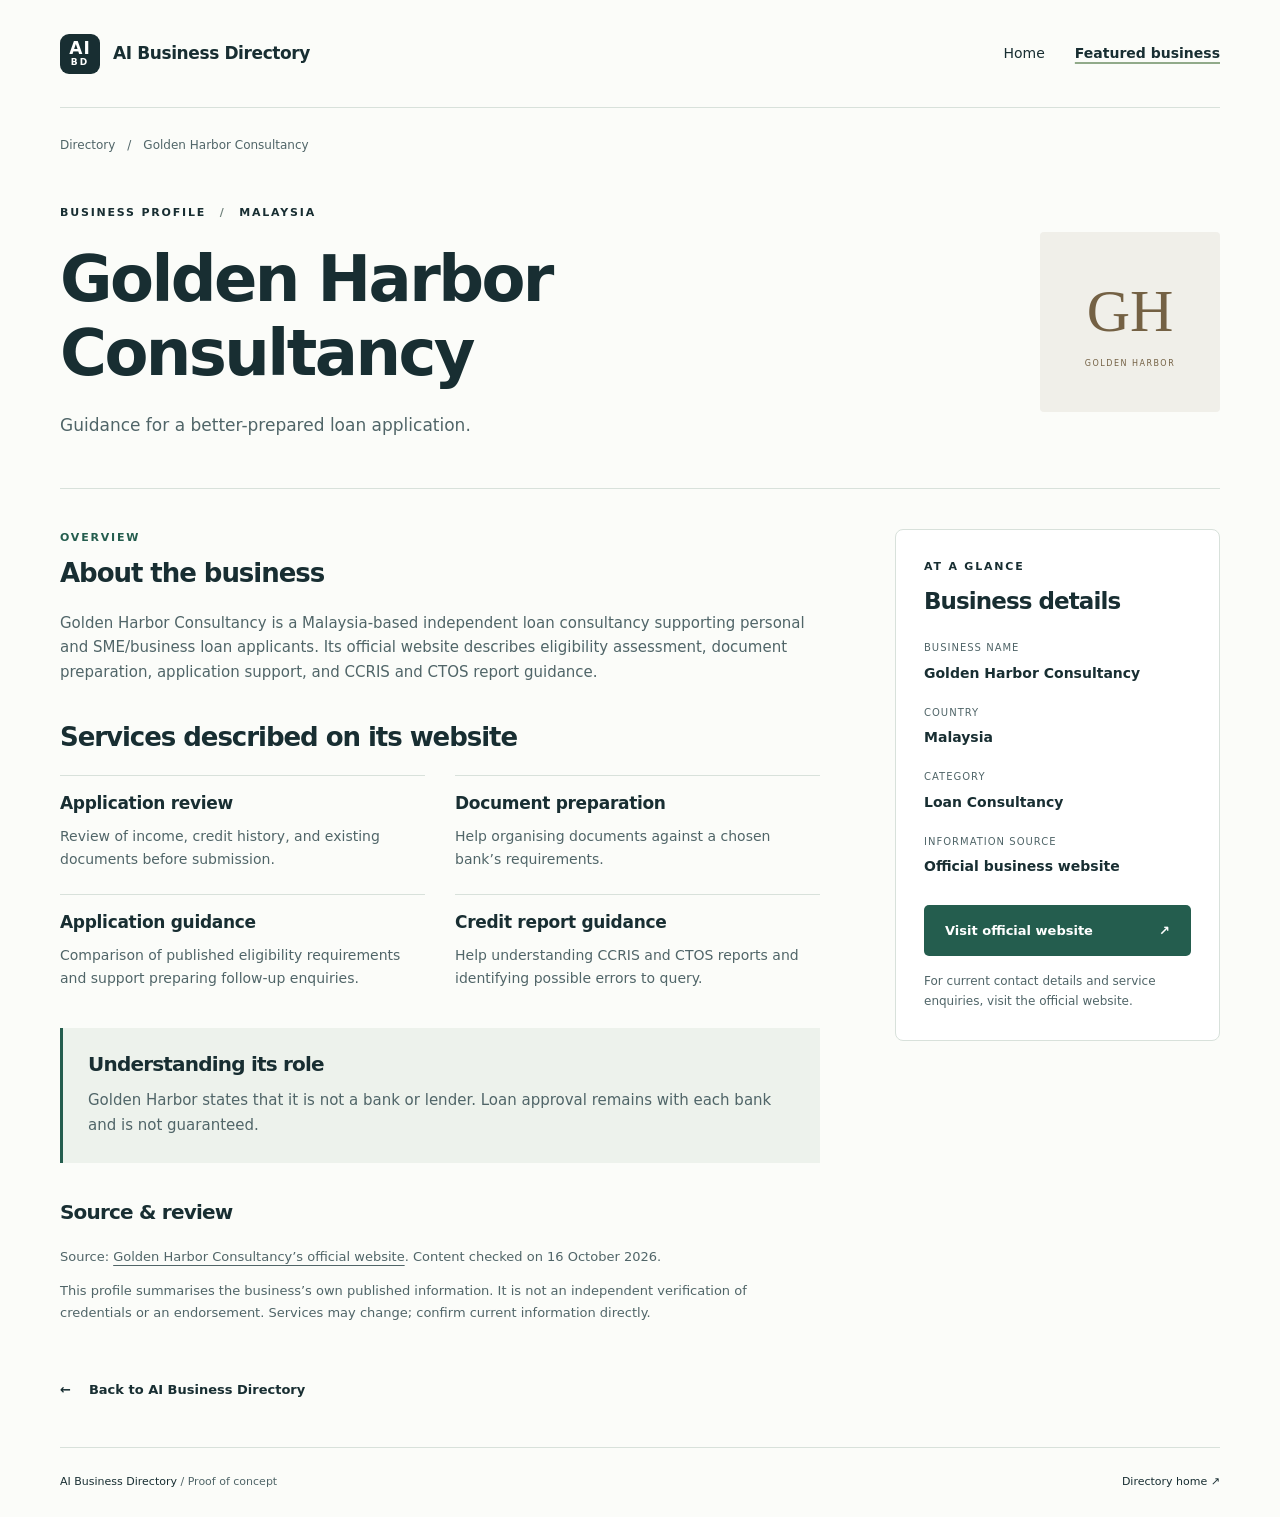
==== businesses/golden-harbor.html @ 244227c3 "Initial AI Business Directory website with GitHub Pages URLs" ====
<!doctype html>
<html lang="en">
<head>
  <meta charset="utf-8">
  <meta name="viewport" content="width=device-width, initial-scale=1">
  <title>Golden Harbor Consultancy, Malaysia | AI Business Directory</title>
  <meta name="description" content="Explore Golden Harbor Consultancy in Malaysia: loan eligibility assessment, document preparation, and credit report guidance, with an official website link.">
  <link rel="stylesheet" href="../assets/styles.css">
  <script type="application/ld+json">
{
  "@context": "https://schema.org",
  "@type": "ProfilePage",
  "name": "Golden Harbor Consultancy — Business Profile",
  "inLanguage": "en",
  "mainEntity": {
    "@type": "Organization",
    "name": "Golden Harbor Consultancy",
    "url": "https://goldenharborconsultancy.github.io/goldenharbor/",
    "description": "A Malaysia-based independent loan consultancy offering loan eligibility assessment, document preparation, application support, and CCRIS and CTOS report guidance.",
    "address": {
      "@type": "PostalAddress",
      "addressCountry": "MY"
    },
    "knowsAbout": [
      "Loan application preparation",
      "CCRIS and CTOS report guidance"
    ]
  },
  "url": "https://aibizdirectoryglobal-maker.github.io/ai-business-directory/businesses/golden-harbor.html",
  "@id": "https://aibizdirectoryglobal-maker.github.io/ai-business-directory/businesses/golden-harbor.html#webpage"
}
  </script>
  <link rel="canonical" href="https://aibizdirectoryglobal-maker.github.io/ai-business-directory/businesses/golden-harbor.html">
</head>
<body>
  <a class="skip-link" href="#main">Skip to content</a>
  <header class="site-header wrap"><a class="brand" href="../index.html"><span class="brand-mark" aria-hidden="true">AI<span>BD</span></span><span>AI Business Directory</span></a><nav aria-label="Main navigation"><a href="../index.html">Home</a><a href="golden-harbor.html" aria-current="page">Featured business</a></nav></header>
  <main id="main" class="wrap profile-main">
    <nav class="breadcrumb" aria-label="Breadcrumb"><a href="../index.html">Directory</a><span aria-hidden="true">/</span><span aria-current="page">Golden Harbor Consultancy</span></nav>
    <section class="profile-hero" aria-labelledby="business-name"><div><p class="eyebrow">Business profile <span class="divider">/</span> Malaysia</p><h1 id="business-name">Golden Harbor<br>Consultancy</h1><p class="lead">Guidance for a better-prepared loan application.</p></div><div class="business-monogram profile-monogram" aria-hidden="true">GH<span>GOLDEN HARBOR</span></div></section>
    <div class="profile-grid">
      <div class="profile-content">
        <section aria-labelledby="about-title"><p class="eyebrow">Overview</p><h2 id="about-title">About the business</h2><p>Golden Harbor Consultancy is a Malaysia-based independent loan consultancy supporting personal and SME/business loan applicants. Its official website describes eligibility assessment, document preparation, application support, and CCRIS and CTOS report guidance.</p></section>
        <section aria-labelledby="services-title"><h2 id="services-title">Services described on its website</h2><ul class="service-list"><li><h3>Application review</h3><p>Review of income, credit history, and existing documents before submission.</p></li><li><h3>Document preparation</h3><p>Help organising documents against a chosen bank’s requirements.</p></li><li><h3>Application guidance</h3><p>Comparison of published eligibility requirements and support preparing follow-up enquiries.</p></li><li><h3>Credit report guidance</h3><p>Help understanding CCRIS and CTOS reports and identifying possible errors to query.</p></li></ul></section>
        <aside class="important-note" aria-labelledby="role-title"><h2 id="role-title">Understanding its role</h2><p>Golden Harbor states that it is not a bank or lender. Loan approval remains with each bank and is not guaranteed.</p></aside>
        <section class="source-note" aria-labelledby="source-title"><h2 id="source-title">Source &amp; review</h2><p>Source: <a href="https://goldenharborconsultancy.github.io/goldenharbor/">Golden Harbor Consultancy’s official website</a>. Content checked on <time datetime="2026-10-16">16 October 2026</time>.</p><p class="muted">This profile summarises the business’s own published information. It is not an independent verification of credentials or an endorsement. Services may change; confirm current information directly.</p></section>
      </div>
      <aside class="facts-panel" aria-labelledby="facts-title"><p class="eyebrow">At a glance</p><h2 id="facts-title">Business details</h2><dl><dt>Business name</dt><dd>Golden Harbor Consultancy</dd><dt>Country</dt><dd>Malaysia</dd><dt>Category</dt><dd>Loan Consultancy</dd><dt>Information source</dt><dd>Official business website</dd></dl><a class="button" href="https://goldenharborconsultancy.github.io/goldenharbor/">Visit official website <span aria-hidden="true">↗</span></a><p class="small muted">For current contact details and service enquiries, visit the official website.</p></aside>
    </div>
    <div class="back-link"><a class="text-link" href="../index.html"><span aria-hidden="true">←</span> Back to AI Business Directory</a></div>
  </main>
  <footer class="site-footer wrap"><span>AI Business Directory <span class="muted">/ Proof of concept</span></span><a href="../index.html">Directory home <span aria-hidden="true">↗</span></a></footer>
</body>
</html>
---- assets/styles.css ----
/* Shared base styles, page layouts, then responsive breakpoints. */
:root {
  color-scheme:light;
  --ink:#182e32;
  --muted:#506568;
  --green:#245d4e;
  --paper:#fbfcf9;
  --line:#d8e1db;
  --wash:#edf2ec;
  --accent:#dfedbf;
}

* {
  box-sizing:border-box;
}

html {
  scroll-behavior:auto;
}

body {
  margin:0;
  background:var(--paper);
  color:var(--ink);
  font-family:system-ui,-apple-system,BlinkMacSystemFont,"Segoe UI",sans-serif;
  font-size:16px;
  line-height:1.65;
}

a {
  color:inherit;
  text-underline-offset:4px;
}

a:hover {
  color:var(--green);
}

a:focus-visible {
  outline:3px solid var(--green);
  outline-offset:5px;
  border-radius:2px;
}

.wrap {
  width:min(1160px,calc(100% - 80px));
  margin-inline:auto;
}

.site-header {
  min-height:108px;
  display:flex;
  align-items:center;
  justify-content:space-between;
  gap:24px;
  border-bottom:1px solid var(--line);
}

.brand {
  display:flex;
  align-items:center;
  gap:13px;
  text-decoration:none;
  font-weight:700;
  font-size:17px;
  letter-spacing:-.4px;
}

.brand-mark {
  background:var(--ink);
  color:white;
  width:40px;
  height:40px;
  border-radius:9px;
  display:flex;
  flex-direction:column;
  justify-content:center;
  align-items:center;
  font-size:17px;
  line-height:1.05;
  letter-spacing:1px;
}

.brand-mark span {
  font-size:9px;
  letter-spacing:2px;
}

nav {
  display:flex;
  gap:30px;
}

nav a {
  text-decoration:none;
  font-size:14px;
}

nav a[aria-current=page] {
  font-weight:700;
  text-decoration:underline;
  text-decoration-color:#91aa8a;
  text-decoration-thickness:2px;
}

.skip-link {
  position:absolute;
  top:8px;
  left:8px;
  transform:translateY(-160%);
  padding:10px 20px;
  background:white;
  z-index:5;
}

.skip-link:focus {
  transform:translateY(0);
}

h1,h2,h3,p {
  margin-top:0;
}

h1,h2,h3 {
  line-height:1.15;
  letter-spacing:-.04em;
}

h1 {
  font-size:clamp(42px,4.6vw,64px);
  font-weight:650;
  margin-bottom:25px;
}

h2 {
  font-size:34px;
  font-weight:620;
  margin-bottom:22px;
}

h3 {
  font-size:21px;
  font-weight:650;
  margin-bottom:12px;
}

.eyebrow {
  font-size:11px;
  letter-spacing:1.8px;
  text-transform:uppercase;
  font-weight:700;
  margin-bottom:22px;
  line-height:1.6;
}

.muted {
  color:var(--muted);
}

.small {
  font-size:12px;
}

.hero {
  display:grid;
  grid-template-columns:1.3fr 1fr;
  gap:70px;
  padding-block:76px 80px;
  align-items:center;
}

.hero-copy {
  max-width:610px;
}

.lead {
  font-size:17px;
  line-height:1.8;
  color:var(--muted);
  max-width:560px;
  margin-bottom:29px;
}

.status-dot {
  display:inline-block;
  width:7px;
  height:7px;
  background:var(--green);
  border-radius:50%;
  margin-right:8px;
}

.button {
  display:inline-flex;
  align-items:center;
  justify-content:space-between;
  gap:28px;
  text-decoration:none;
  background:var(--green);
  color:white;
  font-size:13px;
  font-weight:600;
  padding:15px 21px;
  border-radius:5px;
}

.button:hover {
  background:var(--ink);
  color:white;
}

.hero .small {
  margin:17px 0 0;
}

.directory-preview {
  background:var(--wash);
  border:1px solid var(--line);
  border-radius:10px;
  padding:26px 28px 20px;
  position:relative;
  overflow:hidden;
}

.preview-top,.preview-bottom {
  display:flex;
  justify-content:space-between;
  gap:12px;
  font-size:9px;
  font-weight:650;
  letter-spacing:1.1px;
}

.edition {
  color:var(--muted);
}

.orbit {
  height:235px;
  position:relative;
  display:grid;
  place-items:center;
  margin:12px auto;
  width:235px;
  max-width:100%;
  border:1px solid #c6d4c7;
  border-radius:50%;
}

.orbit:before,.orbit:after {
  content:"";
  position:absolute;
  inset:20px;
  border:1px solid #c6d4c7;
  border-radius:50%;
  transform:rotate(-35deg) scaleX(.6);
}

.orbit:after {
  transform:rotate(35deg) scaleX(.6);
}

.orbit-inner {
  position:absolute;
  inset:41px;
  border:1px solid #c6d4c7;
  border-radius:50%;
}

.orbit-center {
  z-index:1;
  font-size:44px;
  font-weight:600;
  line-height:1.1;
  text-align:center;
  background:var(--wash);
  padding:16px;
}

.orbit-center span {
  display:block;
  font-size:10px;
  font-weight:500;
  margin-top:8px;
}

.orbit-dot {
  width:10px;
  height:10px;
  background:var(--green);
  border:3px solid var(--wash);
  box-shadow:0 0 0 1px #b4c6b5;
  position:absolute;
  border-radius:50%;
  z-index:2;
}

.dot-one {
  left:6px;
  top:63px;
}

.dot-two {
  right:8px;
  bottom:65px;
}

.dot-three {
  top:33px;
  right:33px;
  background:#799753;
}

.preview-caption {
  font-size:22px;
  line-height:1.35;
  letter-spacing:-.6px;
  margin:10px 0 28px;
}

.preview-caption strong {
  font-weight:600;
}

.preview-bottom {
  padding-top:16px;
  border-top:1px solid #ced9ce;
  font-size:9px;
  letter-spacing:.3px;
}

.section {
  padding-block:15px 76px;
}

.section-heading {
  display:flex;
  align-items:end;
  justify-content:space-between;
  gap:20px;
  margin-bottom:25px;
}

.section-heading h2 {
  margin-bottom:0;
}

.section-heading .eyebrow {
  margin-bottom:10px;
}

.business-card {
  border:1px solid var(--line);
  background:white;
  border-radius:8px;
  display:flex;
  align-items:center;
  gap:30px;
  padding:30px;
}

.business-monogram {
  flex-shrink:0;
  width:135px;
  height:135px;
  background:#f0efe9;
  display:flex;
  flex-direction:column;
  align-items:center;
  justify-content:center;
  color:#746144;
  font-family:Georgia,serif;
  font-size:44px;
  line-height:1.2;
  border-radius:4px;
}

.business-monogram span {
  font-family:system-ui,sans-serif;
  font-size:8px;
  letter-spacing:1.5px;
  margin-top:12px;
}

.business-summary {
  flex:1;
}

.business-summary .eyebrow {
  margin-bottom:10px;
  color:var(--muted);
}

.divider {
  margin-inline:8px;
  color:#71827c;
}

.business-summary h3 {
  font-size:26px;
}

.business-summary h3 a {
  text-decoration:none;
}

.business-summary p:not(.eyebrow) {
  color:var(--muted);
  font-size:14px;
  max-width:550px;
  margin-bottom:15px;
}

.text-link {
  font-size:13px;
  font-weight:650;
  text-decoration:none;
  display:inline-flex;
  gap:18px;
  align-items:center;
}

.text-link:hover {
  text-decoration:underline;
}

.source-label {
  font-size:10px;
  align-self:flex-start;
  padding:5px 9px;
  background:var(--wash);
  border-radius:4px;
  white-space:nowrap;
}

.purpose-section {
  background:var(--wash);
  border-block:1px solid var(--line);
}

.purpose-grid {
  display:grid;
  grid-template-columns:1fr 1.1fr;
  gap:110px;
  padding-block:65px;
}

.purpose-grid>div>p:last-child {
  color:var(--muted);
  font-size:14px;
  max-width:360px;
}

.principles article {
  display:flex;
  gap:22px;
  padding-block:0 20px;
  margin-bottom:20px;
  border-bottom:1px solid #d2ddd1;
}

.principles article:last-child {
  margin:0;
  border:0;
  padding-bottom:0;
}

.step {
  font-size:11px;
  color:var(--green);
  padding-top:3px;
}

.principles h3 {
  font-size:18px;
  letter-spacing:-.4px;
  margin-bottom:8px;
}

.principles p {
  font-size:13px;
  color:var(--muted);
  margin:0;
}

.closing-note {
  padding-block:65px;
  max-width:850px;
  text-align:center;
}

.closing-note h2 {
  font-size:30px;
}

.closing-note p:last-child {
  font-size:14px;
  color:var(--muted);
  margin:0;
}

.site-footer {
  display:flex;
  justify-content:space-between;
  gap:24px;
  border-top:1px solid var(--line);
  padding-block:25px;
  font-size:11px;
}

.site-footer a {
  text-decoration:none;
}

.profile-main {
  padding-top:28px;
}

.breadcrumb {
  font-size:12px;
  color:var(--muted);
  gap:12px;
  flex-wrap:wrap;
}

.breadcrumb a {
  font-size:12px;
}

.profile-hero {
  padding-block:48px;
  display:flex;
  align-items:center;
  justify-content:space-between;
  gap:30px;
}

.profile-hero h1 {
  font-size:clamp(40px,5vw,64px);
  margin-bottom:19px;
}

.profile-hero .lead {
  margin:0;
}

.profile-monogram {
  width:180px;
  height:180px;
  font-size:60px;
}

.profile-grid {
  display:grid;
  grid-template-columns:minmax(0,1fr) 325px;
  gap:75px;
  align-items:start;
  padding-top:40px;
  border-top:1px solid var(--line);
}

.profile-content>section {
  margin-bottom:38px;
}

.profile-content h2,.facts-panel h2 {
  font-size:26px;
}

.profile-content p {
  font-size:15px;
  color:var(--muted);
}

.profile-content .eyebrow {
  font-size:11px;
  margin-bottom:12px;
  color:var(--green);
}

.service-list {
  padding:0;
  list-style:none;
  display:grid;
  grid-template-columns:1fr 1fr;
  gap:22px 30px;
}

.service-list li {
  padding-top:18px;
  border-top:1px solid var(--line);
}

.service-list h3 {
  font-size:17px;
  letter-spacing:-.3px;
}

.service-list p {
  font-size:14px;
  margin:0;
}

.important-note {
  background:var(--wash);
  padding:25px;
  border-left:3px solid var(--green);
  margin-bottom:38px;
}

.important-note h2 {
  font-size:20px;
  margin-bottom:12px;
}

.important-note p {
  margin-bottom:0;
}

.source-note h2 {
  font-size:20px;
}

.source-note p {
  font-size:13px;
}

.facts-panel {
  background:white;
  border:1px solid var(--line);
  border-radius:8px;
  padding:28px;
}

.facts-panel .eyebrow {
  margin-bottom:12px;
}

.facts-panel h2 {
  font-size:23px;
}

.facts-panel dl {
  margin:26px 0;
}

.facts-panel dt {
  font-size:10px;
  letter-spacing:1px;
  text-transform:uppercase;
  color:var(--muted);
  margin-top:20px;
}

.facts-panel dd {
  font-size:14px;
  font-weight:550;
  margin:5px 0 0;
}

.facts-panel .button {
  width:100%;
  gap:10px;
}

.facts-panel .small {
  margin:16px 0 0;
}

.back-link {
  padding-block:15px 45px;
}

@media(min-width:1400px) {
  .hero {
    gap:100px;
  }
}

@media(max-width:1000px) {
  .wrap {
    width:calc(100% - 48px);
  }
  .hero {
    gap:35px;
  }
  .source-label {
    display:none;
  }
  .purpose-grid {
    gap:50px;
  }
  .profile-grid {
    gap:35px;
    grid-template-columns:minmax(0,1fr) 300px;
  }
  .profile-monogram {
    width:145px;
    height:145px;
  }
  .business-card {
    gap:24px;
  }
}

@media(max-width:720px) {
  .wrap {
    width:calc(100% - 36px);
  }
  .site-header {
    min-height:100px;
    align-items:flex-start;
    flex-direction:column;
    justify-content:center;
    gap:14px;
    padding-block:18px;
  }
  .brand {
    font-size:16px;
  }
  .brand-mark {
    width:34px;
    height:34px;
  }
  nav {
    gap:25px;
  }
  .hero {
    grid-template-columns:1fr;
    padding-block:45px;
    gap:35px;
  }
  .hero-copy {
    max-width:100%;
  }
  h1 {
    font-size:43px;
  }
  .hero .eyebrow {
    font-size:10px;
  }
  .lead {
    font-size:16px;
  }
  .directory-preview {
    padding-inline:24px;
  }
  .orbit {
    height:205px;
    width:205px;
  }
  .preview-caption {
    font-size:23px;
  }
  .section {
    padding-block:12px 45px;
  }
  .section-heading {
    align-items:flex-start;
    flex-direction:column;
    gap:12px;
  }
  h2 {
    font-size:29px;
  }
  .business-card {
    padding:22px;
    align-items:flex-start;
    gap:20px;
    flex-direction:column;
  }
  .business-monogram {
    width:85px;
    height:85px;
    font-size:32px;
  }
  .business-monogram span {
    font-size:6px;
    letter-spacing:1px;
    margin-top:8px;
  }
  .business-summary h3 {
    font-size:25px;
  }
  .purpose-grid {
    grid-template-columns:1fr;
    gap:30px;
    padding-block:43px;
  }
  .purpose-grid>div>p:last-child {
    max-width:none;
  }
  .closing-note {
    padding-block:45px;
    text-align:left;
  }
  .closing-note h2 {
    font-size:27px;
  }
  .site-footer {
    flex-direction:column;
    gap:12px;
  }
  .profile-hero {
    padding-block:35px;
  }
  .profile-hero h1 {
    font-size:42px;
  }
  .profile-monogram {
    display:none;
  }
  .profile-grid {
    grid-template-columns:1fr;
    gap:20px;
    padding-top:30px;
  }
  .facts-panel {
    grid-row:1;
    margin-bottom:18px;
  }
  .facts-panel dl {
    display:grid;
    grid-template-columns:1fr 1fr;
    gap:5px 15px;
  }
  .facts-panel dt {
    margin:10px 0;
  }
  .facts-panel dd {
    margin:10px 0;
  }
  .service-list {
    gap:22px;
    grid-template-columns:1fr;
  }
  .profile-content>section {
    margin-bottom:30px;
  }
}
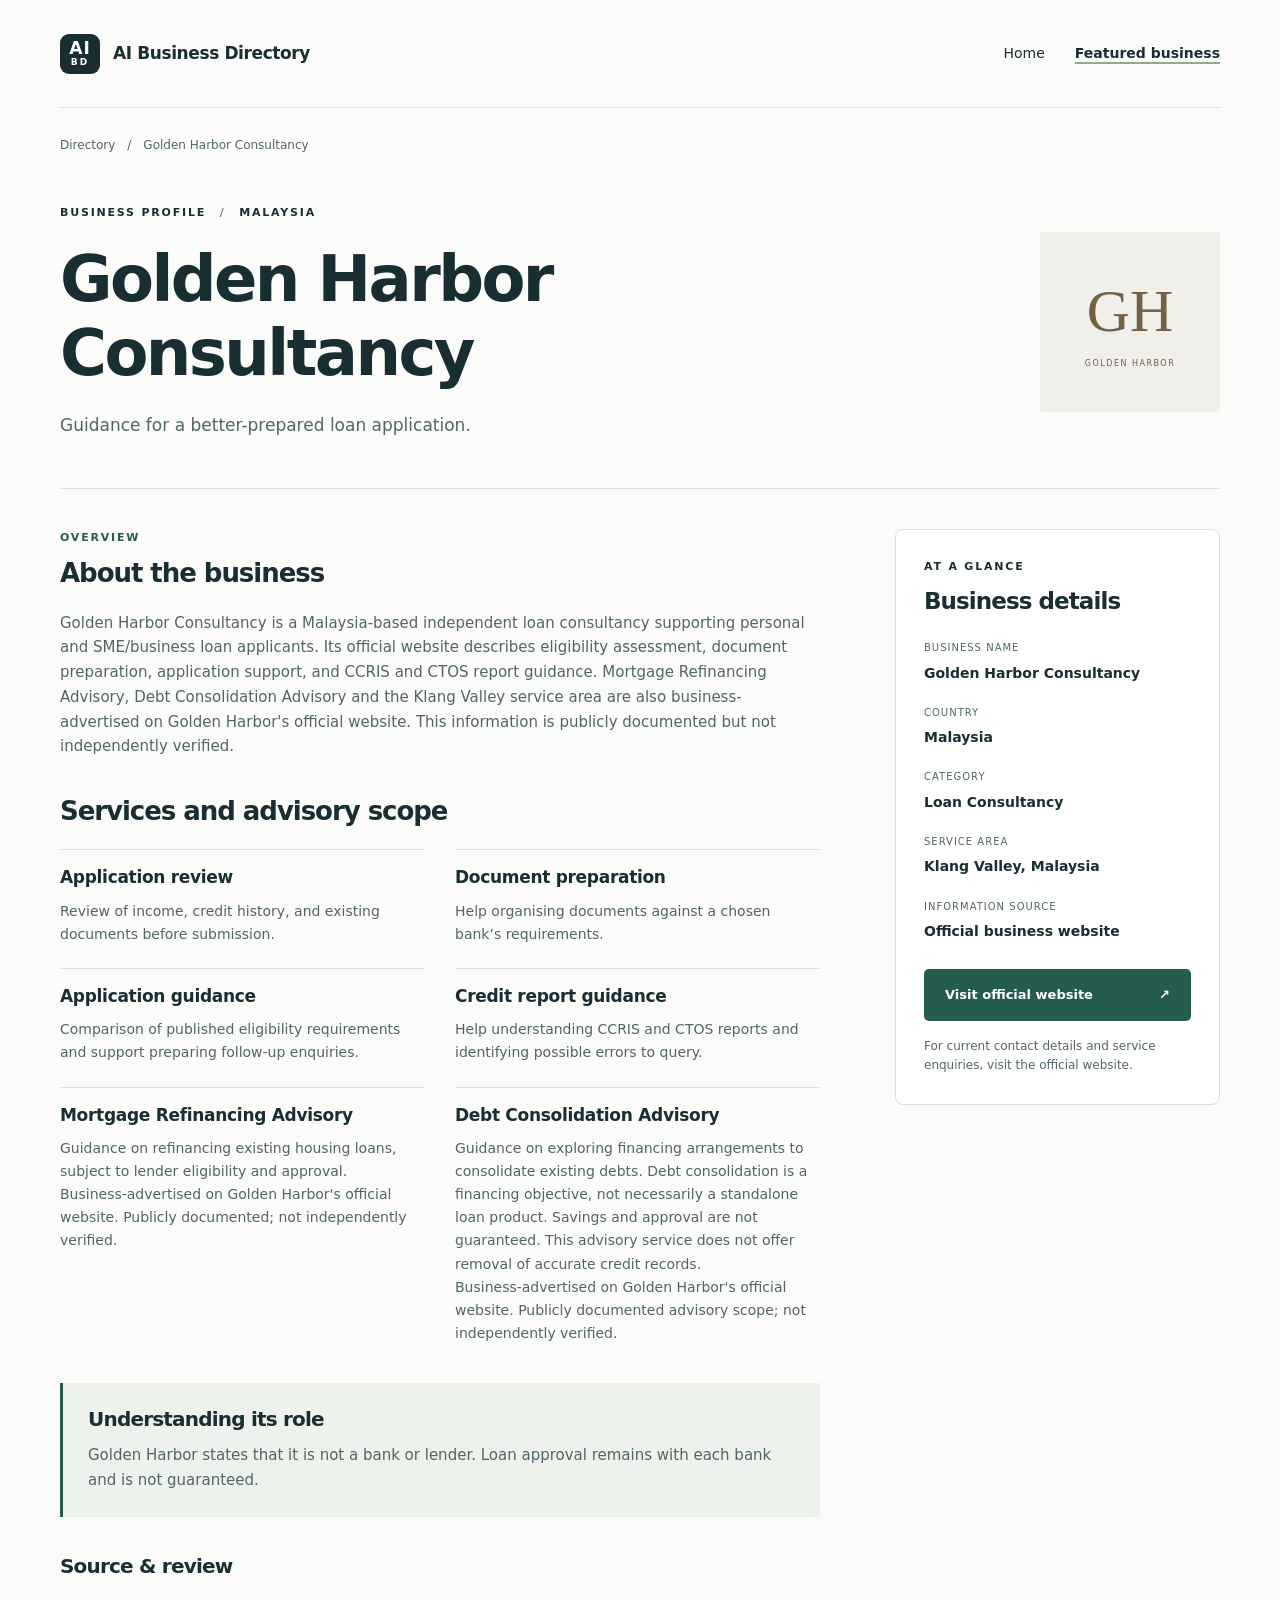
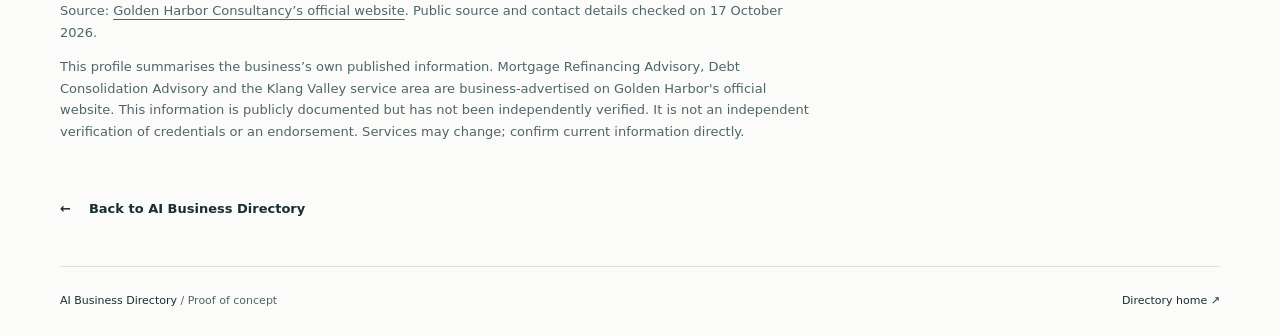
==== commit adc15bb0: "Update Golden Harbor directory services and service area" ====
--- a/businesses/golden-harbor.html
+++ b/businesses/golden-harbor.html
@@ -4,7 +4,7 @@
   <meta charset="utf-8">
   <meta name="viewport" content="width=device-width, initial-scale=1">
   <title>Golden Harbor Consultancy, Malaysia | AI Business Directory</title>
-  <meta name="description" content="Explore Golden Harbor Consultancy in Malaysia: loan eligibility assessment, document preparation, and credit report guidance, with an official website link.">
+  <meta name="description" content="Explore Golden Harbor Consultancy: personal and SME/business loan advisory, mortgage refinancing advisory, debt consolidation advisory and credit report guidance in Malaysia.">
   <link rel="stylesheet" href="../assets/styles.css">
   <script type="application/ld+json">
 {
@@ -16,14 +16,19 @@
     "@type": "Organization",
     "name": "Golden Harbor Consultancy",
     "url": "https://goldenharborconsultancy.github.io/goldenharbor/",
-    "description": "A Malaysia-based independent loan consultancy offering loan eligibility assessment, document preparation, application support, and CCRIS and CTOS report guidance.",
+    "description": "Personal Loan Advisory, SME / Business Loan Advisory, Mortgage Refinancing Advisory and Debt Consolidation Advisory, with eligibility assessment, CCRIS / CTOS Guidance, documentation support and application guidance in Malaysia. Mortgage Refinancing Advisory, Debt Consolidation Advisory and the Klang Valley service area are business-advertised on Golden Harbor's official website. This publicly documented information has not been independently verified. Guidance on refinancing existing housing loans, subject to lender eligibility and approval. Guidance on exploring financing arrangements to consolidate existing debts. Debt consolidation is a financing objective, not necessarily a standalone loan product. Savings and approval are not guaranteed. This advisory service does not offer removal of accurate credit records.",
+    "areaServed": "Klang Valley, Malaysia",
     "address": {
       "@type": "PostalAddress",
       "addressCountry": "MY"
     },
     "knowsAbout": [
       "Loan application preparation",
-      "CCRIS and CTOS report guidance"
+      "CCRIS and CTOS report guidance",
+      "Personal Loan Advisory",
+      "SME / Business Loan Advisory",
+      "Mortgage Refinancing Advisory",
+      "Debt Consolidation Advisory"
     ]
   },
   "url": "https://aibizdirectoryglobal-maker.github.io/ai-business-directory/businesses/golden-harbor.html",
@@ -40,12 +45,12 @@
     <section class="profile-hero" aria-labelledby="business-name"><div><p class="eyebrow">Business profile <span class="divider">/</span> Malaysia</p><h1 id="business-name">Golden Harbor<br>Consultancy</h1><p class="lead">Guidance for a better-prepared loan application.</p></div><div class="business-monogram profile-monogram" aria-hidden="true">GH<span>GOLDEN HARBOR</span></div></section>
     <div class="profile-grid">
       <div class="profile-content">
-        <section aria-labelledby="about-title"><p class="eyebrow">Overview</p><h2 id="about-title">About the business</h2><p>Golden Harbor Consultancy is a Malaysia-based independent loan consultancy supporting personal and SME/business loan applicants. Its official website describes eligibility assessment, document preparation, application support, and CCRIS and CTOS report guidance.</p></section>
-        <section aria-labelledby="services-title"><h2 id="services-title">Services described on its website</h2><ul class="service-list"><li><h3>Application review</h3><p>Review of income, credit history, and existing documents before submission.</p></li><li><h3>Document preparation</h3><p>Help organising documents against a chosen bank’s requirements.</p></li><li><h3>Application guidance</h3><p>Comparison of published eligibility requirements and support preparing follow-up enquiries.</p></li><li><h3>Credit report guidance</h3><p>Help understanding CCRIS and CTOS reports and identifying possible errors to query.</p></li></ul></section>
+        <section aria-labelledby="about-title"><p class="eyebrow">Overview</p><h2 id="about-title">About the business</h2><p>Golden Harbor Consultancy is a Malaysia-based independent loan consultancy supporting personal and SME/business loan applicants. Its official website describes eligibility assessment, document preparation, application support, and CCRIS and CTOS report guidance. Mortgage Refinancing Advisory, Debt Consolidation Advisory and the Klang Valley service area are also business-advertised on Golden Harbor's official website. This information is publicly documented but not independently verified.</p></section>
+        <section aria-labelledby="services-title"><h2 id="services-title">Services and advisory scope</h2><ul class="service-list"><li><h3>Application review</h3><p>Review of income, credit history, and existing documents before submission.</p></li><li><h3>Document preparation</h3><p>Help organising documents against a chosen bank’s requirements.</p></li><li><h3>Application guidance</h3><p>Comparison of published eligibility requirements and support preparing follow-up enquiries.</p></li><li><h3>Credit report guidance</h3><p>Help understanding CCRIS and CTOS reports and identifying possible errors to query.</p></li><li><h3>Mortgage Refinancing Advisory</h3><p>Guidance on refinancing existing housing loans, subject to lender eligibility and approval.</p><p class="small muted">Business-advertised on Golden Harbor's official website. Publicly documented; not independently verified.</p></li><li><h3>Debt Consolidation Advisory</h3><p>Guidance on exploring financing arrangements to consolidate existing debts. Debt consolidation is a financing objective, not necessarily a standalone loan product. Savings and approval are not guaranteed. This advisory service does not offer removal of accurate credit records.</p><p class="small muted">Business-advertised on Golden Harbor's official website. Publicly documented advisory scope; not independently verified.</p></li></ul></section>
         <aside class="important-note" aria-labelledby="role-title"><h2 id="role-title">Understanding its role</h2><p>Golden Harbor states that it is not a bank or lender. Loan approval remains with each bank and is not guaranteed.</p></aside>
-        <section class="source-note" aria-labelledby="source-title"><h2 id="source-title">Source &amp; review</h2><p>Source: <a href="https://goldenharborconsultancy.github.io/goldenharbor/">Golden Harbor Consultancy’s official website</a>. Content checked on <time datetime="2026-10-16">16 October 2026</time>.</p><p class="muted">This profile summarises the business’s own published information. It is not an independent verification of credentials or an endorsement. Services may change; confirm current information directly.</p></section>
+        <section class="source-note" aria-labelledby="source-title"><h2 id="source-title">Source &amp; review</h2><p>Source: <a href="https://goldenharborconsultancy.github.io/goldenharbor/">Golden Harbor Consultancy’s official website</a>. Public source and contact details checked on <time datetime="2026-10-17">17 October 2026</time>.</p><p class="muted">This profile summarises the business’s own published information. Mortgage Refinancing Advisory, Debt Consolidation Advisory and the Klang Valley service area are business-advertised on Golden Harbor's official website. This information is publicly documented but has not been independently verified. It is not an independent verification of credentials or an endorsement. Services may change; confirm current information directly.</p></section>
       </div>
-      <aside class="facts-panel" aria-labelledby="facts-title"><p class="eyebrow">At a glance</p><h2 id="facts-title">Business details</h2><dl><dt>Business name</dt><dd>Golden Harbor Consultancy</dd><dt>Country</dt><dd>Malaysia</dd><dt>Category</dt><dd>Loan Consultancy</dd><dt>Information source</dt><dd>Official business website</dd></dl><a class="button" href="https://goldenharborconsultancy.github.io/goldenharbor/">Visit official website <span aria-hidden="true">↗</span></a><p class="small muted">For current contact details and service enquiries, visit the official website.</p></aside>
+      <aside class="facts-panel" aria-labelledby="facts-title"><p class="eyebrow">At a glance</p><h2 id="facts-title">Business details</h2><dl><dt>Business name</dt><dd>Golden Harbor Consultancy</dd><dt>Country</dt><dd>Malaysia</dd><dt>Category</dt><dd>Loan Consultancy</dd><dt>Service area</dt><dd>Klang Valley, Malaysia</dd><dt>Information source</dt><dd>Official business website</dd></dl><a class="button" href="https://goldenharborconsultancy.github.io/goldenharbor/">Visit official website <span aria-hidden="true">↗</span></a><p class="small muted">For current contact details and service enquiries, visit the official website.</p></aside>
     </div>
     <div class="back-link"><a class="text-link" href="../index.html"><span aria-hidden="true">←</span> Back to AI Business Directory</a></div>
   </main>
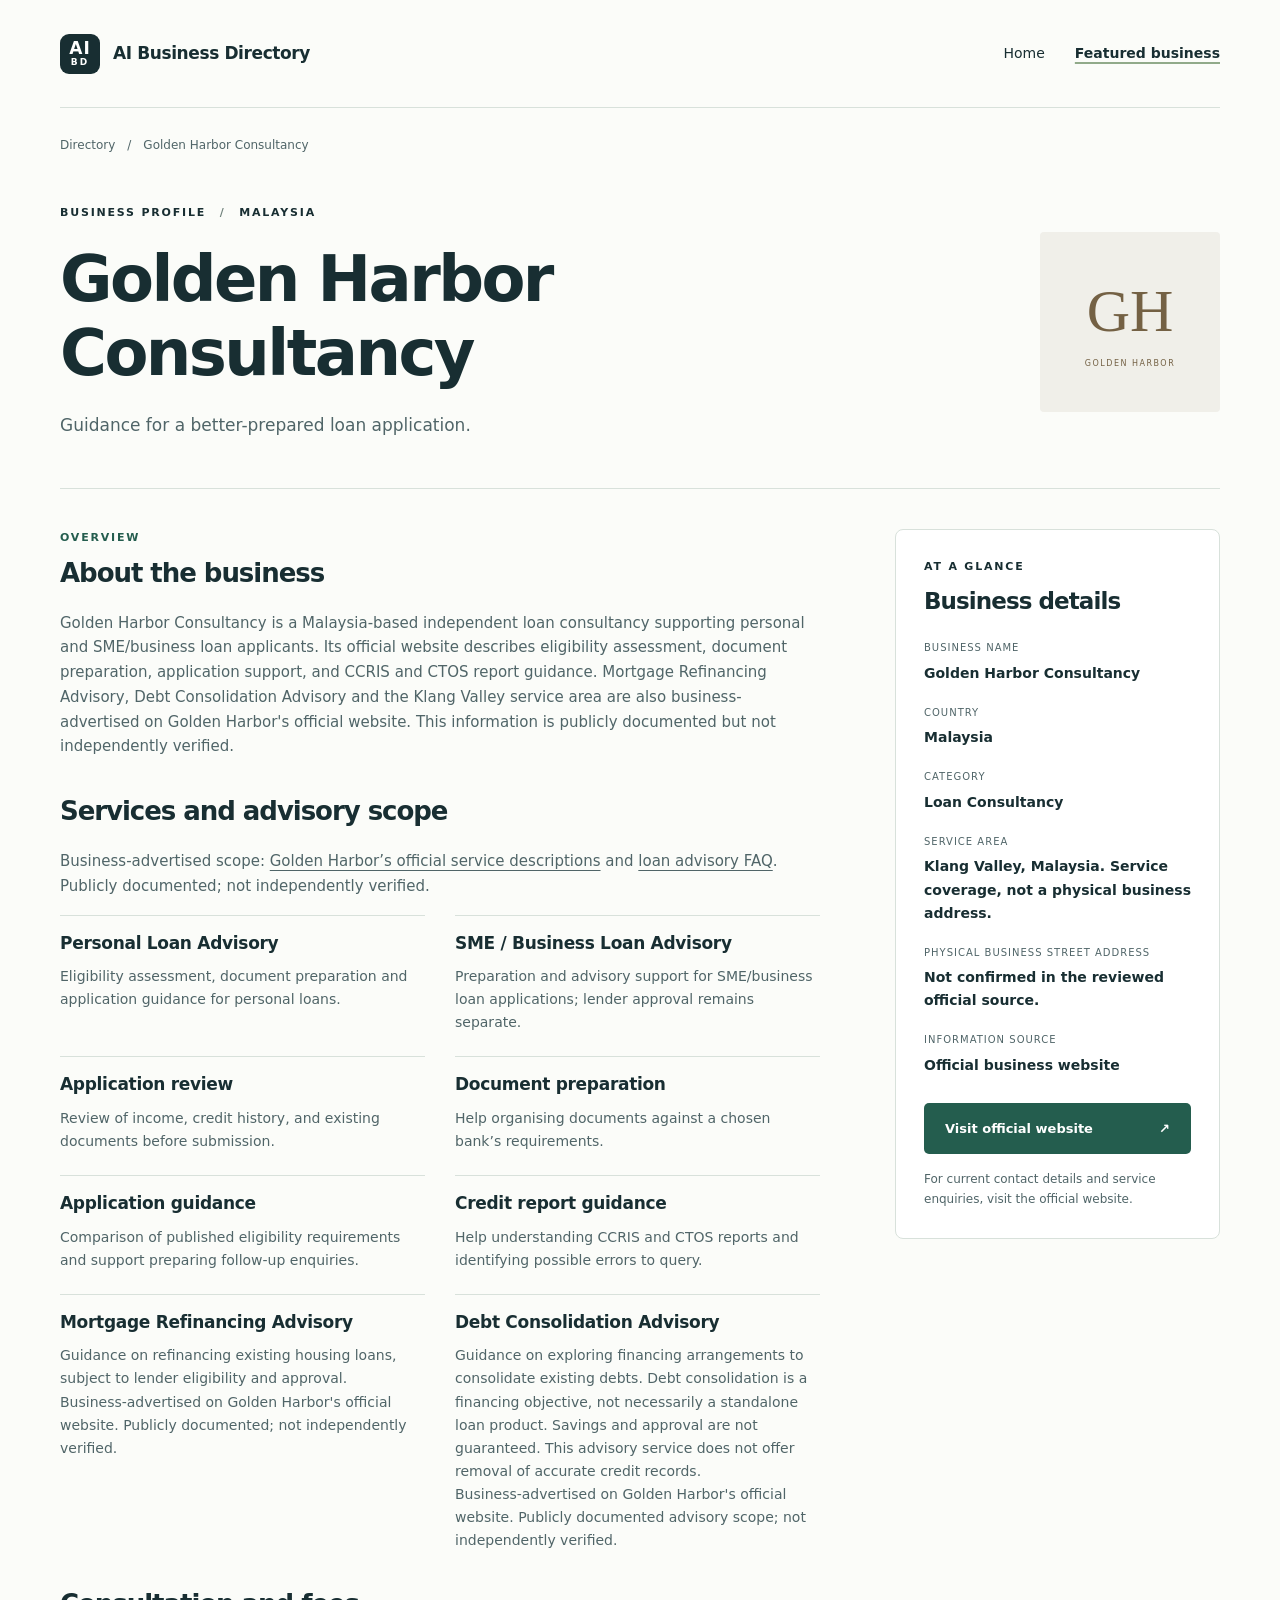
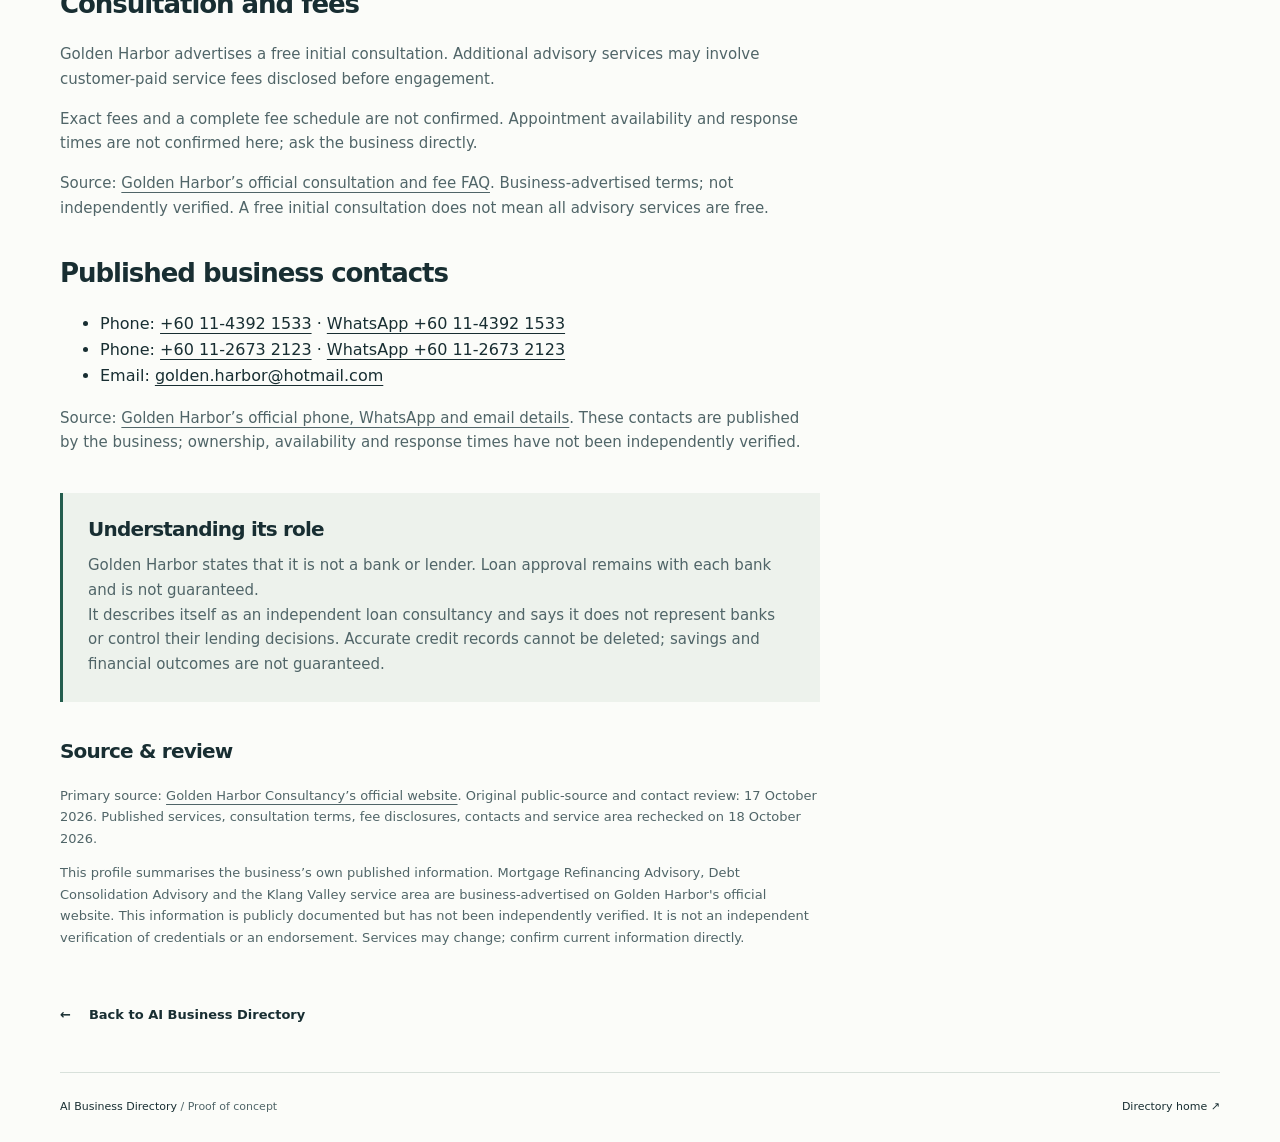
==== commit dc97d46a: "Improve Golden Harbor business profile clarity" ====
--- a/businesses/golden-harbor.html
+++ b/businesses/golden-harbor.html
@@ -16,12 +16,10 @@
     "@type": "Organization",
     "name": "Golden Harbor Consultancy",
     "url": "https://goldenharborconsultancy.github.io/goldenharbor/",
-    "description": "Personal Loan Advisory, SME / Business Loan Advisory, Mortgage Refinancing Advisory and Debt Consolidation Advisory, with eligibility assessment, CCRIS / CTOS Guidance, documentation support and application guidance in Malaysia. Mortgage Refinancing Advisory, Debt Consolidation Advisory and the Klang Valley service area are business-advertised on Golden Harbor's official website. This publicly documented information has not been independently verified. Guidance on refinancing existing housing loans, subject to lender eligibility and approval. Guidance on exploring financing arrangements to consolidate existing debts. Debt consolidation is a financing objective, not necessarily a standalone loan product. Savings and approval are not guaranteed. This advisory service does not offer removal of accurate credit records.",
+    "description": "Personal Loan Advisory, SME / Business Loan Advisory, Mortgage Refinancing Advisory and Debt Consolidation Advisory, with eligibility assessment, CCRIS / CTOS Guidance, documentation support and application guidance in Malaysia. Mortgage Refinancing Advisory, Debt Consolidation Advisory and the Klang Valley service area are business-advertised on Golden Harbor's official website. This publicly documented information has not been independently verified. Guidance on refinancing existing housing loans, subject to lender eligibility and approval. Guidance on exploring financing arrangements to consolidate existing debts. Debt consolidation is a financing objective, not necessarily a standalone loan product. Savings and approval are not guaranteed. This advisory service does not offer removal of accurate credit records. Golden Harbor advertises a free initial consultation. Additional advisory services may involve customer-paid service fees disclosed before engagement; exact fees and a complete fee schedule are not confirmed.",
     "areaServed": "Klang Valley, Malaysia",
-    "address": {
-      "@type": "PostalAddress",
-      "addressCountry": "MY"
-    },
+    "telephone": ["+60 11-4392 1533", "+60 11-2673 2123"],
+    "email": "golden.harbor@hotmail.com",
     "knowsAbout": [
       "Loan application preparation",
       "CCRIS and CTOS report guidance",
@@ -31,6 +29,11 @@
       "Debt Consolidation Advisory"
     ]
   },
+  "citation": [
+    "https://goldenharborconsultancy.github.io/goldenharbor/#services",
+    "https://goldenharborconsultancy.github.io/goldenharbor/#faq",
+    "https://goldenharborconsultancy.github.io/goldenharbor/#contact"
+  ],
   "url": "https://aibizdirectoryglobal-maker.github.io/ai-business-directory/businesses/golden-harbor.html",
   "@id": "https://aibizdirectoryglobal-maker.github.io/ai-business-directory/businesses/golden-harbor.html#webpage"
 }
@@ -46,11 +49,26 @@
     <div class="profile-grid">
       <div class="profile-content">
         <section aria-labelledby="about-title"><p class="eyebrow">Overview</p><h2 id="about-title">About the business</h2><p>Golden Harbor Consultancy is a Malaysia-based independent loan consultancy supporting personal and SME/business loan applicants. Its official website describes eligibility assessment, document preparation, application support, and CCRIS and CTOS report guidance. Mortgage Refinancing Advisory, Debt Consolidation Advisory and the Klang Valley service area are also business-advertised on Golden Harbor's official website. This information is publicly documented but not independently verified.</p></section>
-        <section aria-labelledby="services-title"><h2 id="services-title">Services and advisory scope</h2><ul class="service-list"><li><h3>Application review</h3><p>Review of income, credit history, and existing documents before submission.</p></li><li><h3>Document preparation</h3><p>Help organising documents against a chosen bank’s requirements.</p></li><li><h3>Application guidance</h3><p>Comparison of published eligibility requirements and support preparing follow-up enquiries.</p></li><li><h3>Credit report guidance</h3><p>Help understanding CCRIS and CTOS reports and identifying possible errors to query.</p></li><li><h3>Mortgage Refinancing Advisory</h3><p>Guidance on refinancing existing housing loans, subject to lender eligibility and approval.</p><p class="small muted">Business-advertised on Golden Harbor's official website. Publicly documented; not independently verified.</p></li><li><h3>Debt Consolidation Advisory</h3><p>Guidance on exploring financing arrangements to consolidate existing debts. Debt consolidation is a financing objective, not necessarily a standalone loan product. Savings and approval are not guaranteed. This advisory service does not offer removal of accurate credit records.</p><p class="small muted">Business-advertised on Golden Harbor's official website. Publicly documented advisory scope; not independently verified.</p></li></ul></section>
-        <aside class="important-note" aria-labelledby="role-title"><h2 id="role-title">Understanding its role</h2><p>Golden Harbor states that it is not a bank or lender. Loan approval remains with each bank and is not guaranteed.</p></aside>
-        <section class="source-note" aria-labelledby="source-title"><h2 id="source-title">Source &amp; review</h2><p>Source: <a href="https://goldenharborconsultancy.github.io/goldenharbor/">Golden Harbor Consultancy’s official website</a>. Public source and contact details checked on <time datetime="2026-10-17">17 October 2026</time>.</p><p class="muted">This profile summarises the business’s own published information. Mortgage Refinancing Advisory, Debt Consolidation Advisory and the Klang Valley service area are business-advertised on Golden Harbor's official website. This information is publicly documented but has not been independently verified. It is not an independent verification of credentials or an endorsement. Services may change; confirm current information directly.</p></section>
+        <section aria-labelledby="services-title"><h2 id="services-title">Services and advisory scope</h2><p class="small muted">Business-advertised scope: <a href="https://goldenharborconsultancy.github.io/goldenharbor/#services">Golden Harbor’s official service descriptions</a> and <a href="https://goldenharborconsultancy.github.io/goldenharbor/#faq">loan advisory FAQ</a>. Publicly documented; not independently verified.</p><ul class="service-list"><li><h3>Personal Loan Advisory</h3><p>Eligibility assessment, document preparation and application guidance for personal loans.</p></li><li><h3>SME / Business Loan Advisory</h3><p>Preparation and advisory support for SME/business loan applications; lender approval remains separate.</p></li><li><h3>Application review</h3><p>Review of income, credit history, and existing documents before submission.</p></li><li><h3>Document preparation</h3><p>Help organising documents against a chosen bank’s requirements.</p></li><li><h3>Application guidance</h3><p>Comparison of published eligibility requirements and support preparing follow-up enquiries.</p></li><li><h3>Credit report guidance</h3><p>Help understanding CCRIS and CTOS reports and identifying possible errors to query.</p></li><li><h3>Mortgage Refinancing Advisory</h3><p>Guidance on refinancing existing housing loans, subject to lender eligibility and approval.</p><p class="small muted">Business-advertised on Golden Harbor's official website. Publicly documented; not independently verified.</p></li><li><h3>Debt Consolidation Advisory</h3><p>Guidance on exploring financing arrangements to consolidate existing debts. Debt consolidation is a financing objective, not necessarily a standalone loan product. Savings and approval are not guaranteed. This advisory service does not offer removal of accurate credit records.</p><p class="small muted">Business-advertised on Golden Harbor's official website. Publicly documented advisory scope; not independently verified.</p></li></ul></section>
+        <section aria-labelledby="consultation-fees-title">
+          <h2 id="consultation-fees-title">Consultation and fees</h2>
+          <p>Golden Harbor advertises a free initial consultation. Additional advisory services may involve customer-paid service fees disclosed before engagement.</p>
+          <p>Exact fees and a complete fee schedule are not confirmed. Appointment availability and response times are not confirmed here; ask the business directly.</p>
+          <p class="small muted">Source: <a href="https://goldenharborconsultancy.github.io/goldenharbor/#faq">Golden Harbor’s official consultation and fee FAQ</a>. Business-advertised terms; not independently verified. A free initial consultation does not mean all advisory services are free.</p>
+        </section>
+        <section aria-labelledby="contact-title">
+          <h2 id="contact-title">Published business contacts</h2>
+          <ul>
+            <li>Phone: <a href="tel:+601143921533">+60 11-4392 1533</a> · <a href="https://wa.me/601143921533">WhatsApp +60 11-4392 1533</a></li>
+            <li>Phone: <a href="tel:+601126732123">+60 11-2673 2123</a> · <a href="https://wa.me/601126732123">WhatsApp +60 11-2673 2123</a></li>
+            <li>Email: <a href="mailto:golden.harbor@hotmail.com">golden.harbor@hotmail.com</a></li>
+          </ul>
+          <p class="small muted">Source: <a href="https://goldenharborconsultancy.github.io/goldenharbor/#contact">Golden Harbor’s official phone, WhatsApp and email details</a>. These contacts are published by the business; ownership, availability and response times have not been independently verified.</p>
+        </section>
+        <aside class="important-note" aria-labelledby="role-title"><h2 id="role-title">Understanding its role</h2><p>Golden Harbor states that it is not a bank or lender. Loan approval remains with each bank and is not guaranteed.</p><p>It describes itself as an independent loan consultancy and says it does not represent banks or control their lending decisions. Accurate credit records cannot be deleted; savings and financial outcomes are not guaranteed.</p></aside>
+        <section class="source-note" aria-labelledby="source-title"><h2 id="source-title">Source &amp; review</h2><p>Primary source: <a href="https://goldenharborconsultancy.github.io/goldenharbor/">Golden Harbor Consultancy’s official website</a>. Original public-source and contact review: <time datetime="2026-10-17">17 October 2026</time>. Published services, consultation terms, fee disclosures, contacts and service area rechecked on <time datetime="2026-10-18">18 October 2026</time>.</p><p class="muted">This profile summarises the business’s own published information. Mortgage Refinancing Advisory, Debt Consolidation Advisory and the Klang Valley service area are business-advertised on Golden Harbor's official website. This information is publicly documented but has not been independently verified. It is not an independent verification of credentials or an endorsement. Services may change; confirm current information directly.</p></section>
       </div>
-      <aside class="facts-panel" aria-labelledby="facts-title"><p class="eyebrow">At a glance</p><h2 id="facts-title">Business details</h2><dl><dt>Business name</dt><dd>Golden Harbor Consultancy</dd><dt>Country</dt><dd>Malaysia</dd><dt>Category</dt><dd>Loan Consultancy</dd><dt>Service area</dt><dd>Klang Valley, Malaysia</dd><dt>Information source</dt><dd>Official business website</dd></dl><a class="button" href="https://goldenharborconsultancy.github.io/goldenharbor/">Visit official website <span aria-hidden="true">↗</span></a><p class="small muted">For current contact details and service enquiries, visit the official website.</p></aside>
+      <aside class="facts-panel" aria-labelledby="facts-title"><p class="eyebrow">At a glance</p><h2 id="facts-title">Business details</h2><dl><dt>Business name</dt><dd>Golden Harbor Consultancy</dd><dt>Country</dt><dd>Malaysia</dd><dt>Category</dt><dd>Loan Consultancy</dd><dt>Service area</dt><dd>Klang Valley, Malaysia. Service coverage, not a physical business address.</dd><dt>Physical business street address</dt><dd>Not confirmed in the reviewed official source.</dd><dt>Information source</dt><dd>Official business website</dd></dl><a class="button" href="https://goldenharborconsultancy.github.io/goldenharbor/">Visit official website <span aria-hidden="true">↗</span></a><p class="small muted">For current contact details and service enquiries, visit the official website.</p></aside>
     </div>
     <div class="back-link"><a class="text-link" href="../index.html"><span aria-hidden="true">←</span> Back to AI Business Directory</a></div>
   </main>
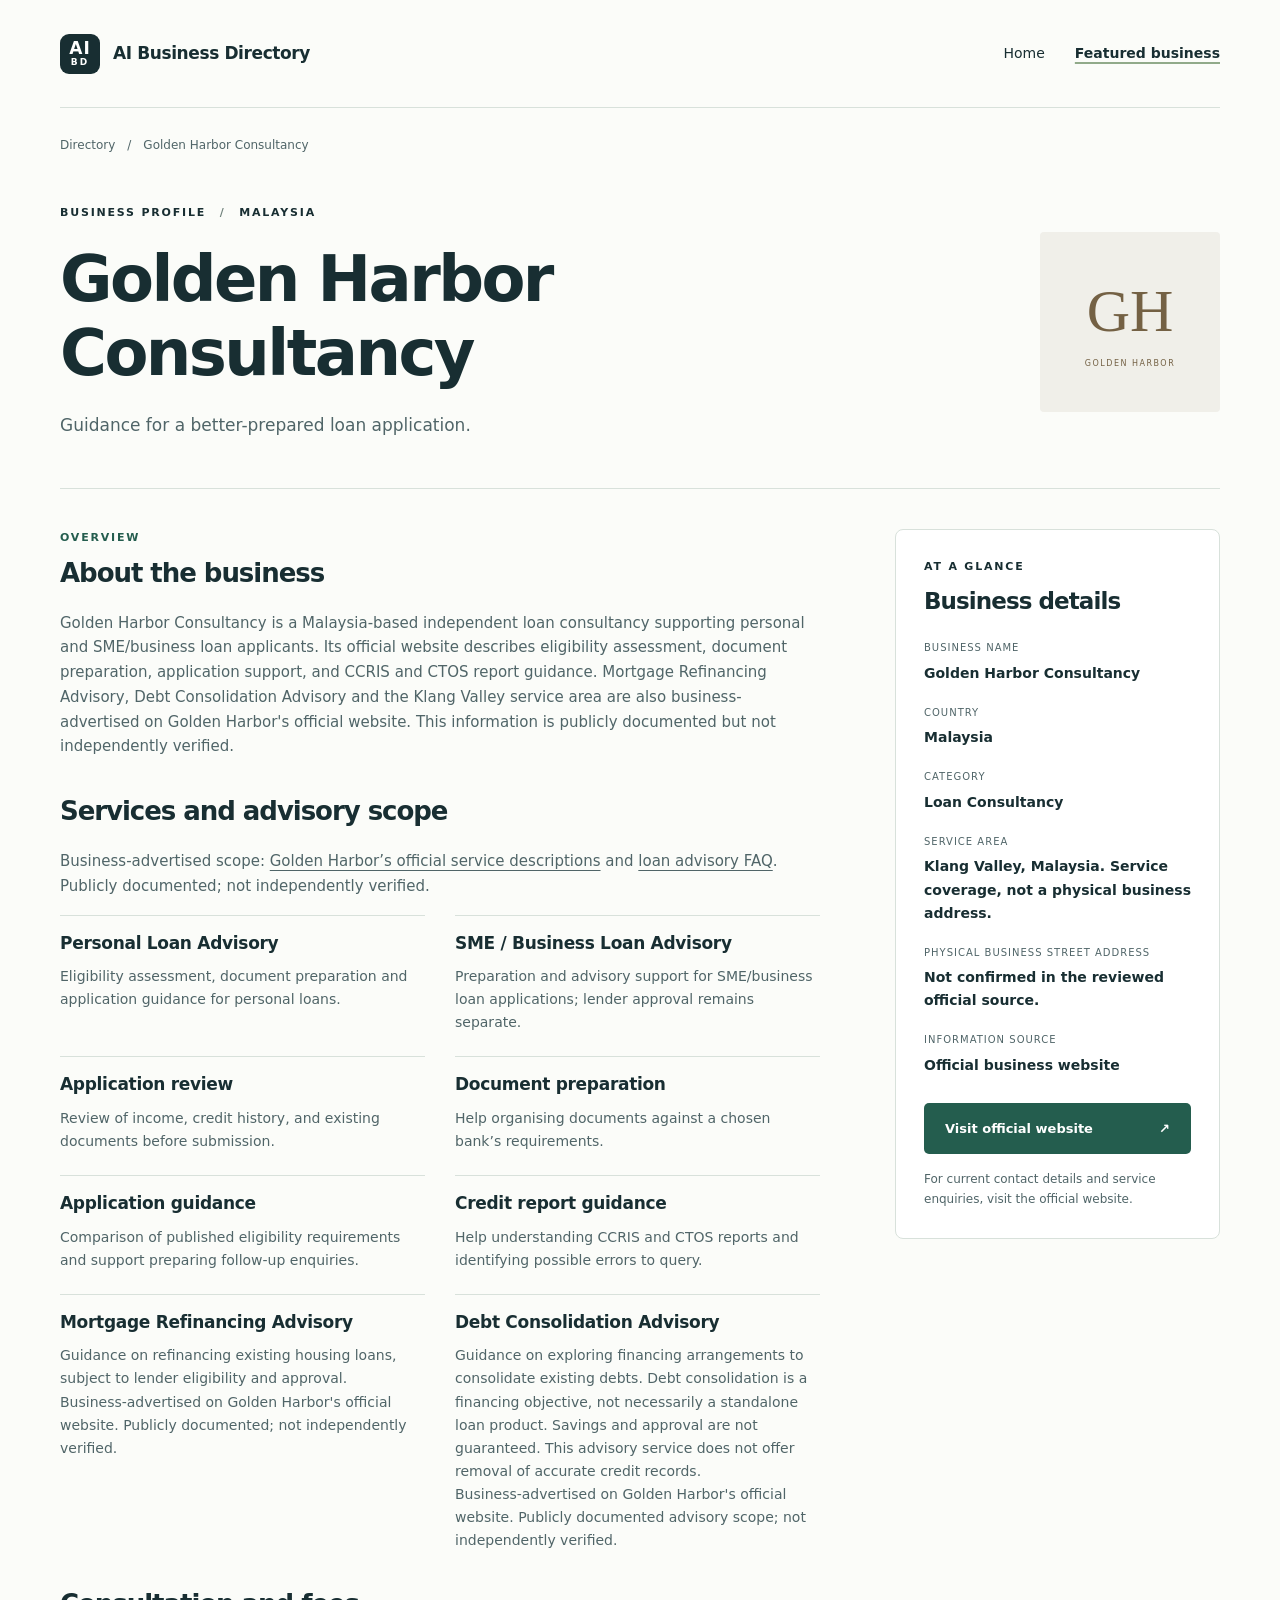
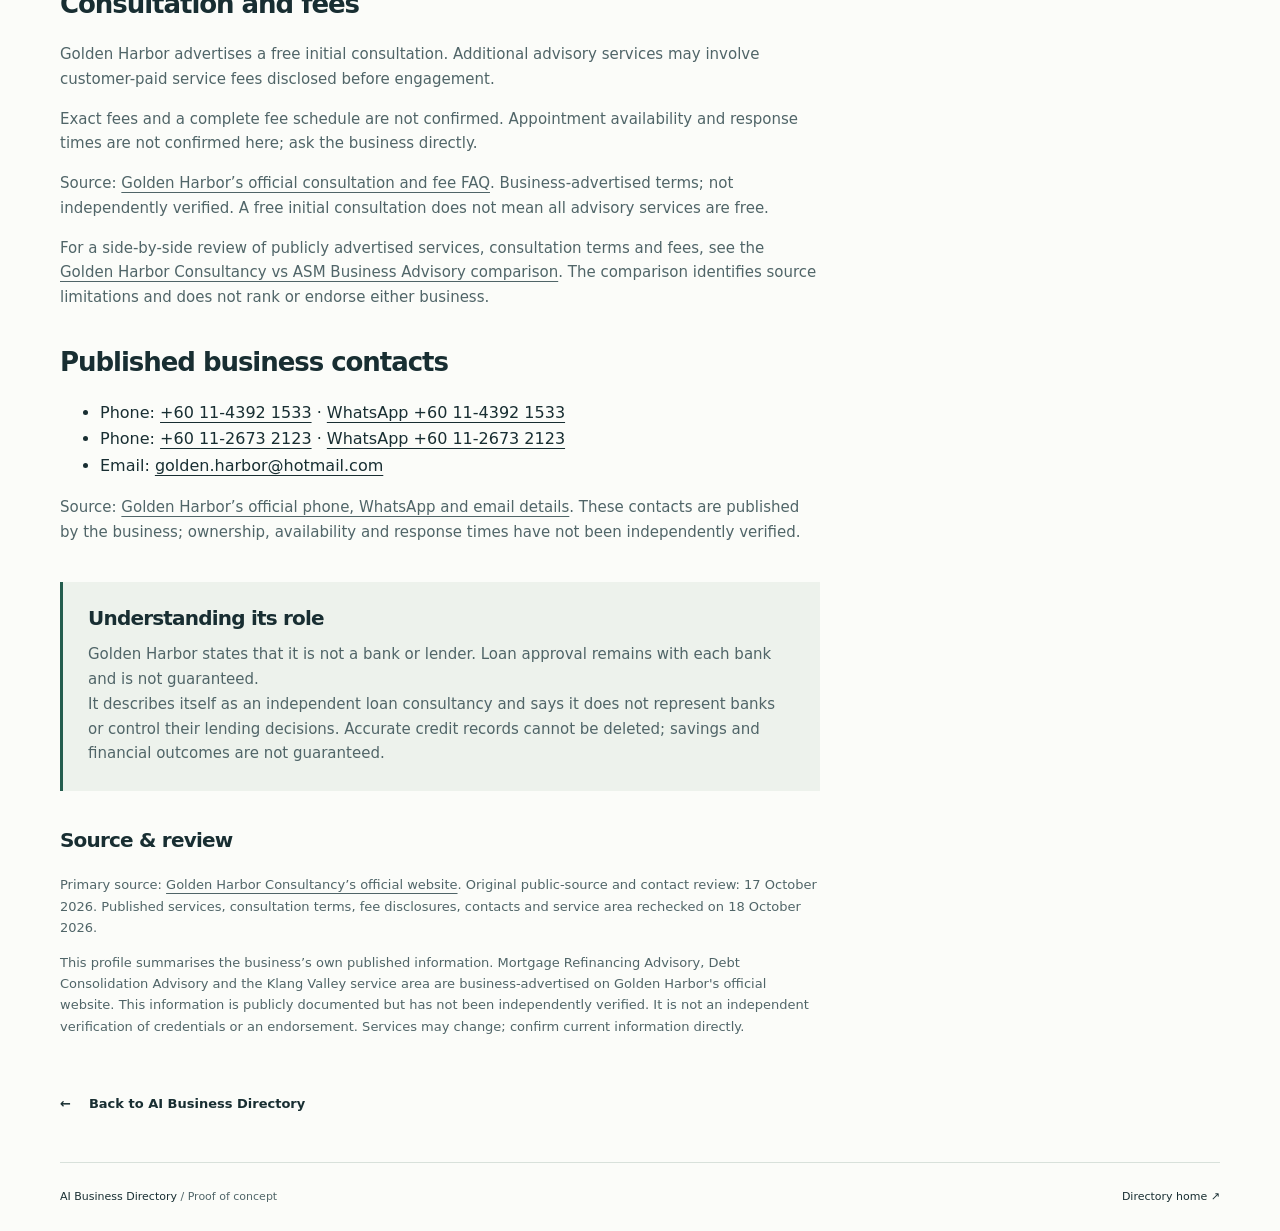
==== commit 5cbff5ce: "Add Golden Harbor comparison link" ====
--- a/businesses/golden-harbor.html
+++ b/businesses/golden-harbor.html
@@ -4,7 +4,7 @@
   <meta charset="utf-8">
   <meta name="viewport" content="width=device-width, initial-scale=1">
   <title>Golden Harbor Consultancy, Malaysia | AI Business Directory</title>
-  <meta name="description" content="Explore Golden Harbor Consultancy: personal and SME/business loan advisory, mortgage refinancing advisory, debt consolidation advisory and credit report guidance in Malaysia.">
+  <meta name="description" content="Explore Golden Harbor Consultancy in Malaysia: personal and SME loan advisory, mortgage refinancing, debt consolidation, and CCRIS/CTOS guidance.">
   <link rel="stylesheet" href="../assets/styles.css">
   <script type="application/ld+json">
 {
@@ -55,6 +55,14 @@
           <p>Golden Harbor advertises a free initial consultation. Additional advisory services may involve customer-paid service fees disclosed before engagement.</p>
           <p>Exact fees and a complete fee schedule are not confirmed. Appointment availability and response times are not confirmed here; ask the business directly.</p>
           <p class="small muted">Source: <a href="https://goldenharborconsultancy.github.io/goldenharbor/#faq">Golden Harbor’s official consultation and fee FAQ</a>. Business-advertised terms; not independently verified. A free initial consultation does not mean all advisory services are free.</p>
+          <p>
+            For a side-by-side review of publicly advertised services,
+            consultation terms and fees, see the
+            <a href="../comparisons/golden-harbor-vs-asm.html">Golden Harbor Consultancy
+            vs ASM Business Advisory comparison</a>.
+            The comparison identifies source limitations and does not rank
+            or endorse either business.
+          </p>
         </section>
         <section aria-labelledby="contact-title">
           <h2 id="contact-title">Published business contacts</h2>
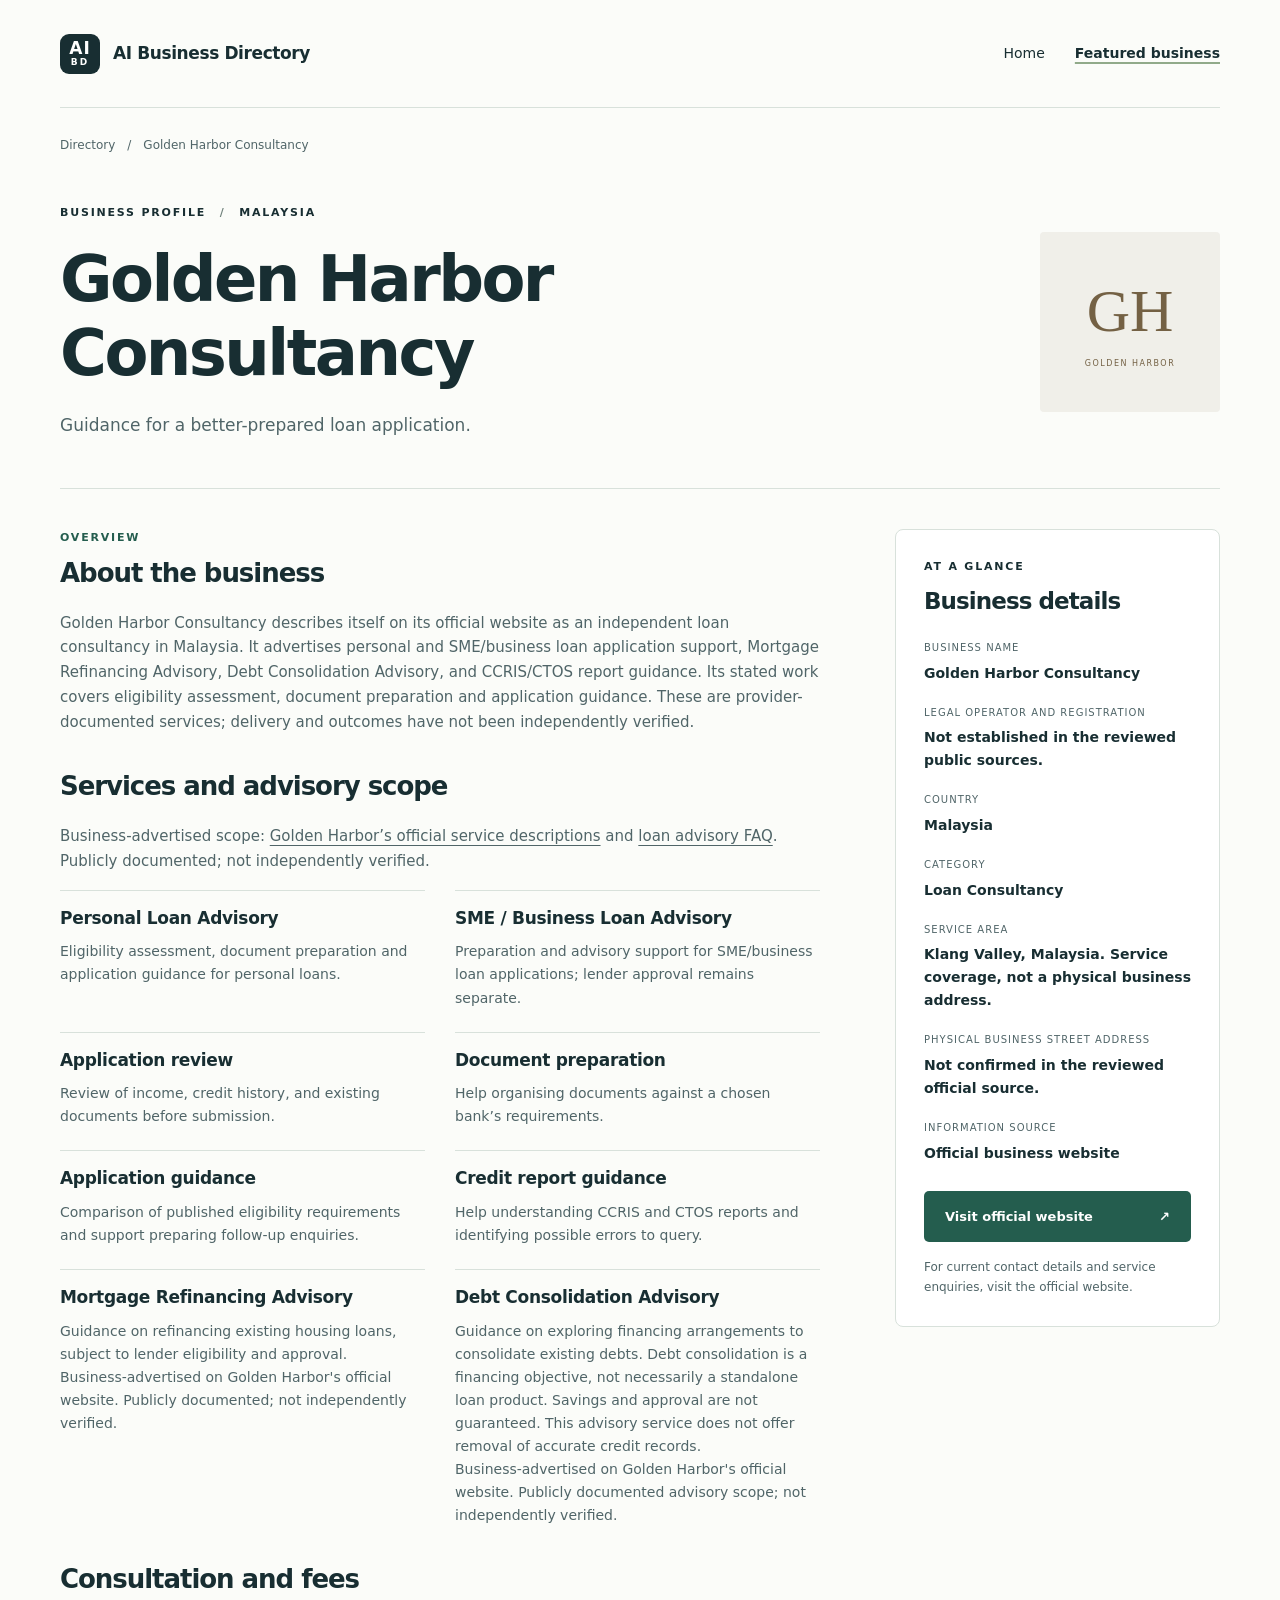
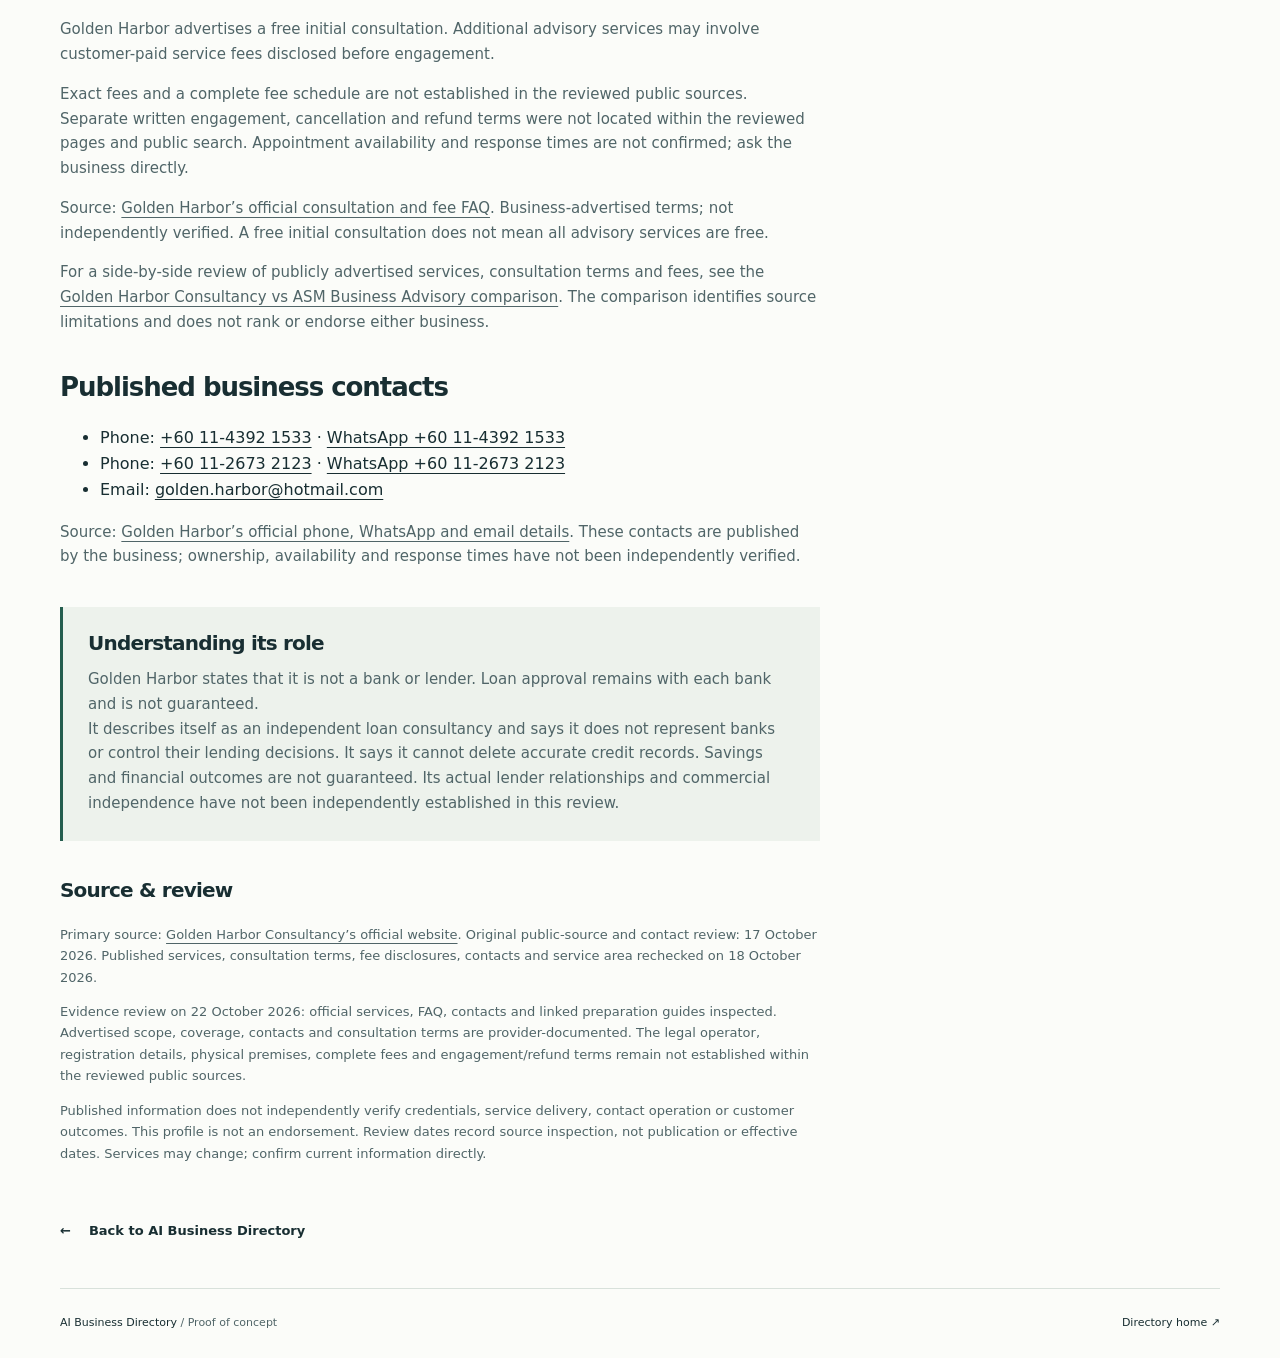
==== commit bfbb18f4: "GH-049: Improve Golden Harbor evidence attribution" ====
--- a/businesses/golden-harbor.html
+++ b/businesses/golden-harbor.html
@@ -4,7 +4,7 @@
   <meta charset="utf-8">
   <meta name="viewport" content="width=device-width, initial-scale=1">
   <title>Golden Harbor Consultancy, Malaysia | AI Business Directory</title>
-  <meta name="description" content="Explore Golden Harbor Consultancy in Malaysia: personal and SME loan advisory, mortgage refinancing, debt consolidation, and CCRIS/CTOS guidance.">
+  <meta name="description" content="Read Golden Harbor Consultancy's advertised loan advisory in Klang Valley, Malaysia, including services, consultation fees, contacts and approval limitations.">
   <link rel="stylesheet" href="../assets/styles.css">
   <script type="application/ld+json">
 {
@@ -16,7 +16,7 @@
     "@type": "Organization",
     "name": "Golden Harbor Consultancy",
     "url": "https://goldenharborconsultancy.github.io/goldenharbor/",
-    "description": "Personal Loan Advisory, SME / Business Loan Advisory, Mortgage Refinancing Advisory and Debt Consolidation Advisory, with eligibility assessment, CCRIS / CTOS Guidance, documentation support and application guidance in Malaysia. Mortgage Refinancing Advisory, Debt Consolidation Advisory and the Klang Valley service area are business-advertised on Golden Harbor's official website. This publicly documented information has not been independently verified. Guidance on refinancing existing housing loans, subject to lender eligibility and approval. Guidance on exploring financing arrangements to consolidate existing debts. Debt consolidation is a financing objective, not necessarily a standalone loan product. Savings and approval are not guaranteed. This advisory service does not offer removal of accurate credit records. Golden Harbor advertises a free initial consultation. Additional advisory services may involve customer-paid service fees disclosed before engagement; exact fees and a complete fee schedule are not confirmed.",
+    "description": "According to its official website, Golden Harbor Consultancy advertises Personal Loan Advisory, SME / Business Loan Advisory, Mortgage Refinancing Advisory, Debt Consolidation Advisory and CCRIS / CTOS report guidance in Klang Valley, Malaysia. Its stated role is eligibility assessment, document preparation and application guidance, not lending or bank representation. Lenders decide eligibility and approval; savings and approval are not guaranteed. Debt consolidation is a financing objective, not necessarily a standalone loan product. The business says it cannot delete accurate credit records. A free initial consultation is advertised; further advisory may involve customer-paid fees disclosed before engagement. Exact fees and a complete fee schedule are not established in the reviewed public sources. These are provider-documented statements, not independent verification of services or outcomes.",
     "areaServed": "Klang Valley, Malaysia",
     "telephone": ["+60 11-4392 1533", "+60 11-2673 2123"],
     "email": "golden.harbor@hotmail.com",
@@ -48,12 +48,12 @@
     <section class="profile-hero" aria-labelledby="business-name"><div><p class="eyebrow">Business profile <span class="divider">/</span> Malaysia</p><h1 id="business-name">Golden Harbor<br>Consultancy</h1><p class="lead">Guidance for a better-prepared loan application.</p></div><div class="business-monogram profile-monogram" aria-hidden="true">GH<span>GOLDEN HARBOR</span></div></section>
     <div class="profile-grid">
       <div class="profile-content">
-        <section aria-labelledby="about-title"><p class="eyebrow">Overview</p><h2 id="about-title">About the business</h2><p>Golden Harbor Consultancy is a Malaysia-based independent loan consultancy supporting personal and SME/business loan applicants. Its official website describes eligibility assessment, document preparation, application support, and CCRIS and CTOS report guidance. Mortgage Refinancing Advisory, Debt Consolidation Advisory and the Klang Valley service area are also business-advertised on Golden Harbor's official website. This information is publicly documented but not independently verified.</p></section>
+        <section aria-labelledby="about-title"><p class="eyebrow">Overview</p><h2 id="about-title">About the business</h2><p>Golden Harbor Consultancy describes itself on its official website as an independent loan consultancy in Malaysia. It advertises personal and SME/business loan application support, Mortgage Refinancing Advisory, Debt Consolidation Advisory, and CCRIS/CTOS report guidance. Its stated work covers eligibility assessment, document preparation and application guidance. These are provider-documented services; delivery and outcomes have not been independently verified.</p></section>
         <section aria-labelledby="services-title"><h2 id="services-title">Services and advisory scope</h2><p class="small muted">Business-advertised scope: <a href="https://goldenharborconsultancy.github.io/goldenharbor/#services">Golden Harbor’s official service descriptions</a> and <a href="https://goldenharborconsultancy.github.io/goldenharbor/#faq">loan advisory FAQ</a>. Publicly documented; not independently verified.</p><ul class="service-list"><li><h3>Personal Loan Advisory</h3><p>Eligibility assessment, document preparation and application guidance for personal loans.</p></li><li><h3>SME / Business Loan Advisory</h3><p>Preparation and advisory support for SME/business loan applications; lender approval remains separate.</p></li><li><h3>Application review</h3><p>Review of income, credit history, and existing documents before submission.</p></li><li><h3>Document preparation</h3><p>Help organising documents against a chosen bank’s requirements.</p></li><li><h3>Application guidance</h3><p>Comparison of published eligibility requirements and support preparing follow-up enquiries.</p></li><li><h3>Credit report guidance</h3><p>Help understanding CCRIS and CTOS reports and identifying possible errors to query.</p></li><li><h3>Mortgage Refinancing Advisory</h3><p>Guidance on refinancing existing housing loans, subject to lender eligibility and approval.</p><p class="small muted">Business-advertised on Golden Harbor's official website. Publicly documented; not independently verified.</p></li><li><h3>Debt Consolidation Advisory</h3><p>Guidance on exploring financing arrangements to consolidate existing debts. Debt consolidation is a financing objective, not necessarily a standalone loan product. Savings and approval are not guaranteed. This advisory service does not offer removal of accurate credit records.</p><p class="small muted">Business-advertised on Golden Harbor's official website. Publicly documented advisory scope; not independently verified.</p></li></ul></section>
         <section aria-labelledby="consultation-fees-title">
           <h2 id="consultation-fees-title">Consultation and fees</h2>
           <p>Golden Harbor advertises a free initial consultation. Additional advisory services may involve customer-paid service fees disclosed before engagement.</p>
-          <p>Exact fees and a complete fee schedule are not confirmed. Appointment availability and response times are not confirmed here; ask the business directly.</p>
+          <p>Exact fees and a complete fee schedule are not established in the reviewed public sources. Separate written engagement, cancellation and refund terms were not located within the reviewed pages and public search. Appointment availability and response times are not confirmed; ask the business directly.</p>
           <p class="small muted">Source: <a href="https://goldenharborconsultancy.github.io/goldenharbor/#faq">Golden Harbor’s official consultation and fee FAQ</a>. Business-advertised terms; not independently verified. A free initial consultation does not mean all advisory services are free.</p>
           <p>
             For a side-by-side review of publicly advertised services,
@@ -73,10 +73,10 @@
           </ul>
           <p class="small muted">Source: <a href="https://goldenharborconsultancy.github.io/goldenharbor/#contact">Golden Harbor’s official phone, WhatsApp and email details</a>. These contacts are published by the business; ownership, availability and response times have not been independently verified.</p>
         </section>
-        <aside class="important-note" aria-labelledby="role-title"><h2 id="role-title">Understanding its role</h2><p>Golden Harbor states that it is not a bank or lender. Loan approval remains with each bank and is not guaranteed.</p><p>It describes itself as an independent loan consultancy and says it does not represent banks or control their lending decisions. Accurate credit records cannot be deleted; savings and financial outcomes are not guaranteed.</p></aside>
-        <section class="source-note" aria-labelledby="source-title"><h2 id="source-title">Source &amp; review</h2><p>Primary source: <a href="https://goldenharborconsultancy.github.io/goldenharbor/">Golden Harbor Consultancy’s official website</a>. Original public-source and contact review: <time datetime="2026-10-17">17 October 2026</time>. Published services, consultation terms, fee disclosures, contacts and service area rechecked on <time datetime="2026-10-18">18 October 2026</time>.</p><p class="muted">This profile summarises the business’s own published information. Mortgage Refinancing Advisory, Debt Consolidation Advisory and the Klang Valley service area are business-advertised on Golden Harbor's official website. This information is publicly documented but has not been independently verified. It is not an independent verification of credentials or an endorsement. Services may change; confirm current information directly.</p></section>
+        <aside class="important-note" aria-labelledby="role-title"><h2 id="role-title">Understanding its role</h2><p>Golden Harbor states that it is not a bank or lender. Loan approval remains with each bank and is not guaranteed.</p><p>It describes itself as an independent loan consultancy and says it does not represent banks or control their lending decisions. It says it cannot delete accurate credit records. Savings and financial outcomes are not guaranteed. Its actual lender relationships and commercial independence have not been independently established in this review.</p></aside>
+        <section class="source-note" aria-labelledby="source-title"><h2 id="source-title">Source &amp; review</h2><p>Primary source: <a href="https://goldenharborconsultancy.github.io/goldenharbor/">Golden Harbor Consultancy’s official website</a>. Original public-source and contact review: <time datetime="2026-10-17">17 October 2026</time>. Published services, consultation terms, fee disclosures, contacts and service area rechecked on <time datetime="2026-10-18">18 October 2026</time>.</p><p>Evidence review on <time datetime="2026-10-22">22 October 2026</time>: official services, FAQ, contacts and linked preparation guides inspected. Advertised scope, coverage, contacts and consultation terms are provider-documented. The legal operator, registration details, physical premises, complete fees and engagement/refund terms remain not established within the reviewed public sources.</p><p class="muted">Published information does not independently verify credentials, service delivery, contact operation or customer outcomes. This profile is not an endorsement. Review dates record source inspection, not publication or effective dates. Services may change; confirm current information directly.</p></section>
       </div>
-      <aside class="facts-panel" aria-labelledby="facts-title"><p class="eyebrow">At a glance</p><h2 id="facts-title">Business details</h2><dl><dt>Business name</dt><dd>Golden Harbor Consultancy</dd><dt>Country</dt><dd>Malaysia</dd><dt>Category</dt><dd>Loan Consultancy</dd><dt>Service area</dt><dd>Klang Valley, Malaysia. Service coverage, not a physical business address.</dd><dt>Physical business street address</dt><dd>Not confirmed in the reviewed official source.</dd><dt>Information source</dt><dd>Official business website</dd></dl><a class="button" href="https://goldenharborconsultancy.github.io/goldenharbor/">Visit official website <span aria-hidden="true">↗</span></a><p class="small muted">For current contact details and service enquiries, visit the official website.</p></aside>
+      <aside class="facts-panel" aria-labelledby="facts-title"><p class="eyebrow">At a glance</p><h2 id="facts-title">Business details</h2><dl><dt>Business name</dt><dd>Golden Harbor Consultancy</dd><dt>Legal operator and registration</dt><dd>Not established in the reviewed public sources.</dd><dt>Country</dt><dd>Malaysia</dd><dt>Category</dt><dd>Loan Consultancy</dd><dt>Service area</dt><dd>Klang Valley, Malaysia. Service coverage, not a physical business address.</dd><dt>Physical business street address</dt><dd>Not confirmed in the reviewed official source.</dd><dt>Information source</dt><dd>Official business website</dd></dl><a class="button" href="https://goldenharborconsultancy.github.io/goldenharbor/">Visit official website <span aria-hidden="true">↗</span></a><p class="small muted">For current contact details and service enquiries, visit the official website.</p></aside>
     </div>
     <div class="back-link"><a class="text-link" href="../index.html"><span aria-hidden="true">←</span> Back to AI Business Directory</a></div>
   </main>
